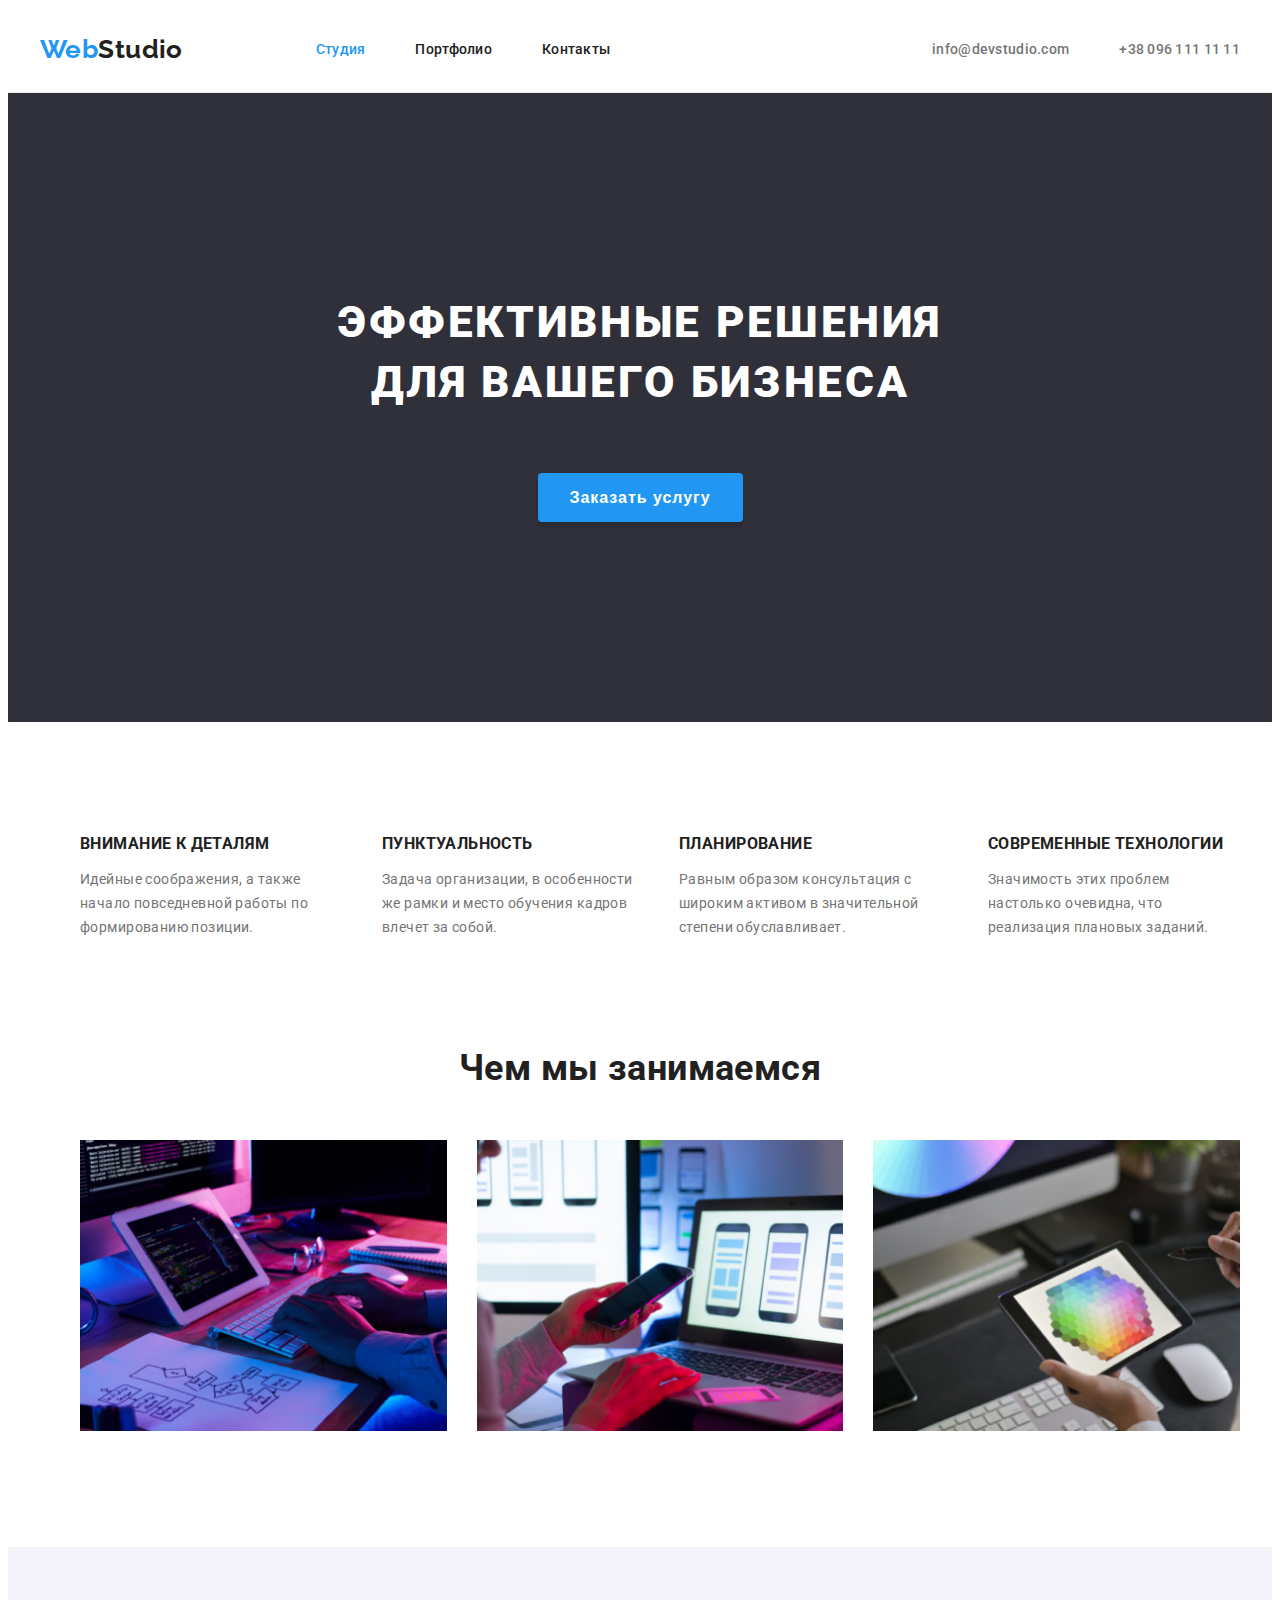
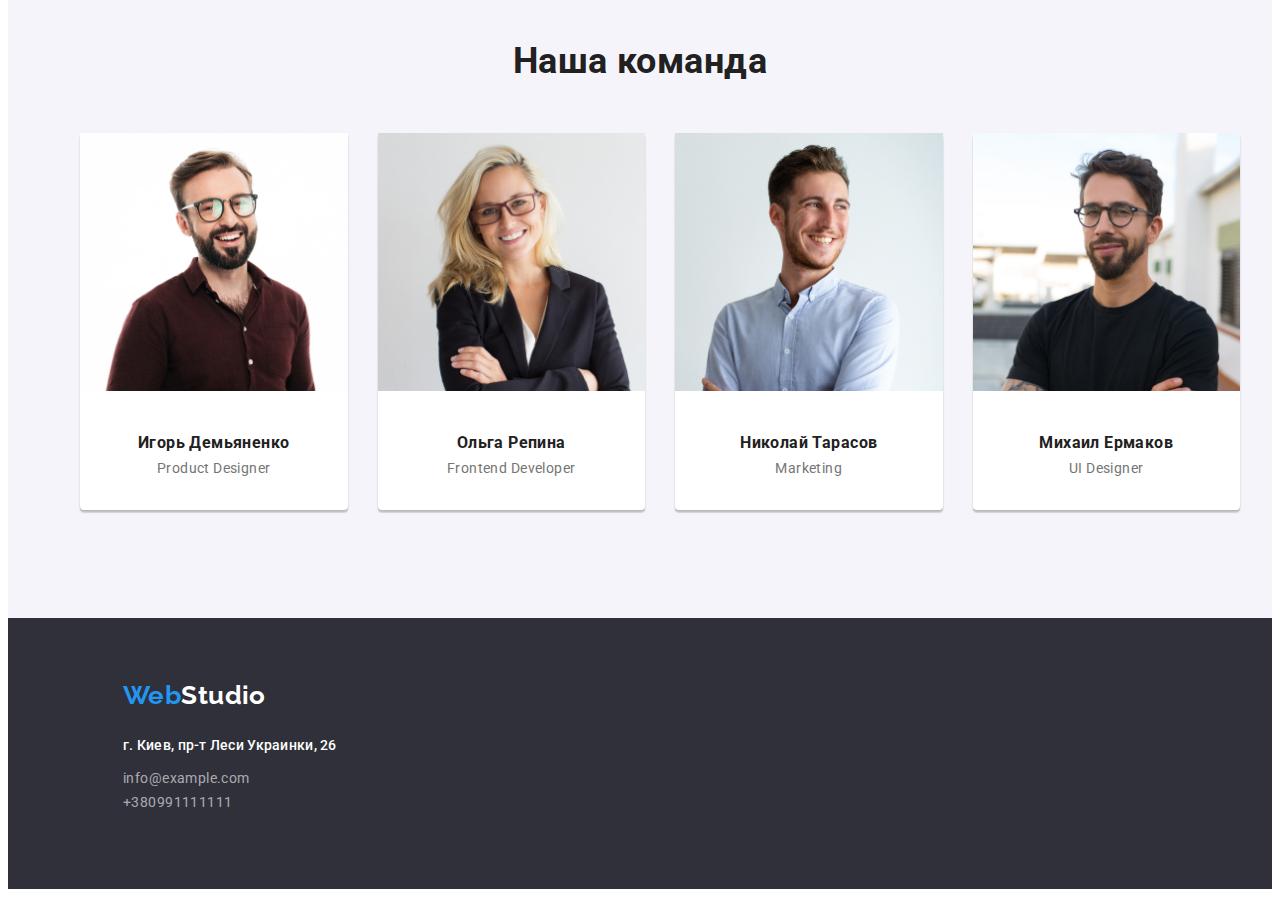
==== index.html @ 50838c11 "H/w" ====
<!DOCTYPE html>
<html lang="ru">
  <head>
    <meta charset="UTF-8" />
    <meta http-equiv="X-UA-Compatible" content="IE=edge" />
    <meta name="viewport" content="width=device-width, initial-scale=1.0" />
    <link rel="preconnect" href="https://fonts.googleapis.com">
    <link rel="preconnect" href="https://fonts.gstatic.com" crossorigin>
    <link href="https://fonts.googleapis.com/css2?family=Raleway:wght@700&family=Roboto:wght@400;500;700;900&display=swap"
        rel="stylesheet">
    <title >WebStudio</title>
    <link rel="stylesheet" href="./css/styles.css">
  </head>

  <body class="page-s">
    <header class="header">
        <div class="container-header container">
            <a class="logo-link" 
            href="./index.html">Web<span class="logo-d">Studio</span></a>
            <nav class="nav">
                <ul class="nav-list">
                    <li class="nav-item">
                        <a  class="nav-link-s"
                            href="./index.html">Студия</a>
                    </li>
                    <li class="nav-item">
                        <a  class="nav-link-ps"
                            href="./portfolio.html">Портфолио</a>
                    </li>
                    <li class="nav-item">
                        <a  class="nav-link-k" 
                            href="Контакты">Контакты</a>
                    </li>
                </ul>
            </nav>
            <ul class="cont-list">
                <li class="cont-item">
                    <a  class="cont-link" 
                        href="mailto:info@devstudio.com">info@devstudio.com</a>
                </li>
                <li class="cont-item">
                    <a  class="cont-link" 
                        href="tel:+380961111111">+38 096 111 11 11</a>
                </li>
            </ul>
        </div>
    </header> 
    <main> 

        <section class="hero">
            <div class="container-hero">
                <h1 class="hero-title">
                    ЭФФЕКТИВНЫЕ РЕШЕНИЯ ДЛЯ ВАШЕГО БИЗНЕСА</h1>
                <button class="button" type="button">Заказать услугу</button>
            </div>
        </section>
        
        <section class="section">
            <div class="container">
                <h2 class="visually-hidden">Заголовок</h2>
                <ul class="pecul-list">
                    <li class="pecul-item">
                        <h3 class="pecul-title">внимание к деталям</h3>
                        <p class="pecul-text">Идейные соображения, а также начало повседневной работы по формированию позиции.</p>
                    </li>
                    <li class="pecul-item">
                        <h3 class="pecul-title">пунктуальность</h3>
                        <p class="pecul-text">
                        Задача организации, в особенности же рамки и место обучения кадров влечет за собой.
                        </p>
                    </li>
                    <li class="pecul-item">
                        <h3 class="pecul-title">планирование</h3>
                        <p class="pecul-text">
                        Равным образом консультация с широким активом в значительной степени обуславливает.
                        </p>
                    </li>
                    <li class="pecul-item">
                        <h3 class="pecul-title">современные технологии</h3>
                        <p class="pecul-text">
                        Значимость этих проблем настолько очевидна, что реализация плановых заданий.
                        </p>
                    </li>
                </ul>
            </div>
        </section>
      
        <section class="section-feature">
            <div class="container">
                <h2 class="feature-title">Чем мы занимаемся</h2>
                <ul class="feature">
                    <li class="feature-item">
                        <img src="./img/1.1.jpg" 
                            alt="человек работает за компютером"
                            width="370" 
                            height="300"></li>
                    <li class="feature-item">
                        <img src="./img/1.2.jpg" 
                            alt="человек смотрит на телефон"
                            width="370" 
                            height="300"></li>
                    <li class="feature-item">
                        <img src="./img/1.3.jpg"
                            alt="человек рисует на планшете" 
                            width="370" 
                            height="300"></li>
                </ul>
            </div>
        </section>
       
        <section class="section-team">
            <div class="container"> 
                <h2 class="section-title">Наша команда</h2>
                <ul class="team-list">
                    <li class="team-item">
                        <img src="./img/2.1.jpg" 
                            alt="UI Designer" 
                            width="270" 
                            height="260">
                            <div class="tumba">
                                <h3 class="team-title">Игорь Демьяненко</h3>
                                <p class="team-text">Product Designer</p>
                            </div>
                    </li>
                    <li class="team-item">
                        <img src="./img/2.2.jpg" 
                            alt="Marketing" width="270" 
                            height="260">
                            <div class="tumba">
                                <h3 class="team-title">Ольга Репина</h3>
                                <p class="team-text">Frontend Developer</p>
                            </div>
                    </li>
                    <li class="team-item">
                        <img src="./img/2.3.jpg" 
                            alt="Frontend Developer" 
                            width="270" 
                            height="260">
                            <div class="tumba">
                                <h3 class="team-title">Николай Тарасов</h3>
                                <p class="team-text">Marketing</p>
                            </div>
                    </li>
                    <li class="team-item">
                        <img src="./img/2.4.jpg" 
                            alt="Product Designer" 
                            width="270" 
                            height="260">
                            <div class="tumba">
                                <h3 class="team-title">Михаил Ермаков</h3>
                                <p class="team-text">UI Designer</p>
                            </div>
                    </li>
                </ul>
            </div>
        </section>
    </main>
      


    <footer class="section-f">
        <div class="container footer">
            <a class="logo-link-f" href="/index.html">Web<span class="logo-white">Studio</span></a>
            <address class="address">
                <ul class="nav-list-f">
                    <li class="nav-item-f">
                        <a class="cont-link-fa" href="">г. Киев, пр-т Леси Украинки, 26</a></li>
                    <li class="nav-item-f">
                        <a class="cont-link-f" href="mailto:info@example.com">info@example.com</a></li>
                    <li class="nav-item-f">
                        <a class="cont-link-f" href="tel:+380991111111">+380991111111</a></li>
                </ul>
        </div>
    </footer>
  </body>
</html>
---- css/styles.css ----
/* цвет основного текста #757575*/
/* цвет вторичного текста #212121*/
/* белый FFFFFF*/
/* акцент #2196F3 - #000000*/
/* Вторичный цвет фона #2F303A */
/* Вторичный цвет фона# F5F4FA */

:root {
    --primary-text-color: #757575;
    --title-text-color: #212121;
    --white-text-color: #fff;
    --accent-text-color: #2196f3
}
.page-s,
.page-p {
    font-family: Roboto, sans-serif;
    font-size: 14px;
    line-height: 1.71;
    letter-spacing: 0.03em;
    background-color: #fff;
    color: var(--primary-text-color);
}
.visually-hidden {
    position: absolute;
    clip: rect(0 0 0 0);
    width: 1px;
    height: 1px;
    margin: -1px;
  }
address {
    font-style: normal;
  }
h1,
h2,
h3,
p {
  padding: 0;
  margin: 0;
}
ul {
    list-style: none;
}
h2 {
    font-weight: 700;
    line-height: 1.16;
    color: var(--title-text-color);
  }
  a {
    text-decoration: none;
  }
  img {
    max-width: 100%;
    height: auto;
  }
/* header */
.header {
    border-bottom-width: 1px;
    border-bottom-style: solid;
    border-bottom-color: #ececec;
  }
.container-header {
    display: flex;
    align-items: center;
}
.nav {
    margin-left: 93px;
}
.nav-list {
    display: flex;
}
.nav-item:not(:last-child) {
    margin-right: 50px;
}

.logo-link,
.logo-d,
.logo-white,
.logo-link-f {
    font-family: Raleway;
    font-weight: 700;
    font-size: 26px;
    line-height: 1.38;
}
.logo-link {
    color: var(--accent-text-color);
    margin: 24px 0;
}
.logo-d {
    color: var(--title-text-color);
}
.nav-link-s,
.nav-link-ps,
.nav-link-k,
.nav-link-st {
    text-decoration: none; 
    font-weight: 500;
    font-size: 14px;
    line-height: 1.14;
    letter-spacing: 0.02em;
    color: var(--title-text-color);
}

.nav-link-s,
.nav-link-p {
    color: var(--accent-text-color);
}
.nav-link-s:hover,
.nav-link-s:focus,
.nav-link-ps:hover,
.nav-link-ps:focus,
.nav-link-k:hover,
.nav-link-k:focus,
.nav-link-st:hover,
.nav-link-st:focus {
    color: var(--accent-text-color);
}
.cont-list {
    display: flex;
    margin-left: auto;
}
.cont-item:not(:last-child) {
    margin-right: 50px;
}
.cont-link,
.cont-link {
    font-weight: 500;
    line-height: 1.14;
    letter-spacing: 0.02em;
    color: var(--primary-text-color);
}

.cont-link:hover,
.cont-link:focus
 {
    color: var(--accent-text-color);
}
/* hero */
.hero {
    background-color: #2f303a;
    padding: 200px 0;
  }
  

.hero-title {
    font-weight: 900;
    font-size: 44px;
    line-height: 1.36;
    letter-spacing: 0.06em;
    text-transform: uppercase;
    width: 696px;
    margin: 0 auto;
    text-align: center;
    color: #fff;
    padding-bottom: 30px;
}
.button {
    font-weight: 700;
    font-size: 16px;
    line-height: 1.87;
    align-items: center;
    text-align: center;
    letter-spacing: 0.06em;
    cursor: pointer;
    min-width: 200px;
    margin: 0 auto;
    margin-top: 30px;
    padding: 10px 29px;
    display: block;
    padding: 10px 32px;
    box-shadow: 0px 4px 4px rgba(0, 0, 0, 0.15);
    border: none;
    border-radius: 4px;
    color: #fff;
    background-color: var(--accent-text-color);
}
/* section-pecul */
.container {
    width: 1200px;
    padding: 0 15px;
    margin: 0 auto;
}
.pecul-list {
    display: flex;
}
.pecul-title {
    text-transform: uppercase;
    color: var(--title-text-color);
  }
  .pecul-item:not(:last-child) {
    margin-right: 30px;
  }
.pecul-title{
    box-sizing: content-box;
    margin-bottom: 10px;
}
.feature-title {
    text-align: center;
    margin-bottom: 50px;
    font-size: 36px;
}
.feature {
    display: flex;
    padding-bottom: 94px;
}
.feature-item:not(:last-child) {
    margin-right: 30px;
}
.section,
.section-team {
    padding-top: 94px;
    padding-bottom: 94px;
}
.section-title {
    text-align: center;
    margin-bottom: 50px;
    font-size: 36px;
}
.section-team {
    background: #f5f4fa;
  }
.team-list {
    display: flex;
}
.team-title {
    color: var(--title-text-color);
}
.team-item:not(:last-child) {
    margin-right: 30px;
}
.tumba {
    padding: 30px 0;
}
.team-item {
    background-color: #ffffff;
    border-radius: 4px;
    box-shadow: 0px 3px 1px rgba(0, 0, 0, 0.1), 0px 1px 2px rgba(0, 0, 0, 0.08),
      0px 2px 2px rgba(0, 0, 0, 0.12);
    text-align: center;
}
/* footer */
.logo-link-f {
    color: var(--accent-text-color);
}
.logo-white {
    color: var(--white-text-color);
}
.cont-link-fa {
    text-decoration: none;  
    font-weight: 500;
    line-height: 1.14;
    letter-spacing: 0.02em;
    text-decoration: none;
    color: var(--white-text-color); 
}
.cont-link-fa:focus,
.cont-link-fa:hover {
color: var(--accent-text-color);
}
.cont-link-f {
    font-weight: 400;
    line-height: 1.71;
    color: rgba(255, 255, 255, 0.6);
  }
  .cont-link-f:focus,
  .cont-link-f:hover {
      color: var(--accent-text-color);
  }

  
.section-f {
    background-color: #2F303A;
    padding: 60px;
}
.logo-link-f {
    padding-left: 40px;
}
.address {
    margin-top: 20px;
  }
.nav-item-f:not(:last-child) {
    margin-top: 9px;
}
/* portfolio */
.filter-button {
    font-weight: 500;
    font-size: 16px;
    line-height: 1.62;
    text-align: center;
    border: none;
    margin: 0;
    border-radius: 4px;
    padding: 6px 22px;
    cursor: pointer;
    background: #f5f4fa;
    color: var(--title-text-color);
}
.botton-list {
    justify-content: center;
    display: flex;
  }
  .botton-item:not(:last-child) {
      margin-right: 8px;
  }
.filter-button:hover,
.filter-button:focus {
    color: var(--white-text-color);
    background: var(--accent-text-color);
    box-shadow: 0px 3px 1px rgba(0,0,0,0.1), 0px 1px 2px rgba(0, 0, 0, 0.08), 0px 2px 2px rgba(0, 0, 0, 0.12);
    border-radius: 4px;
}
.portfolio-titel {
    font-weight: 700;
    font-size: 18px;
    line-height: 2;
    letter-spacing: 0.06em;
  }
.portfolio-list {
    margin-top: 50px;
    display: flex;
    flex-wrap: wrap;
    align-items: center;
    justify-content: space-between;
  }
  .portfolio-item:nth-child(-n + 6) {
    margin-bottom: 30px;
  }
  .portfolio-titel {
    margin-bottom: 4px;
  }
.tumba-portfolio {
    margin-top: -5px;
    padding: 20px 24px;
    border-right: 1px solid #eeeeee;
    border-bottom: 1px solid #eeeeee;
    border-left: 1px solid #eeeeee;
    background: #ffffff;
  }
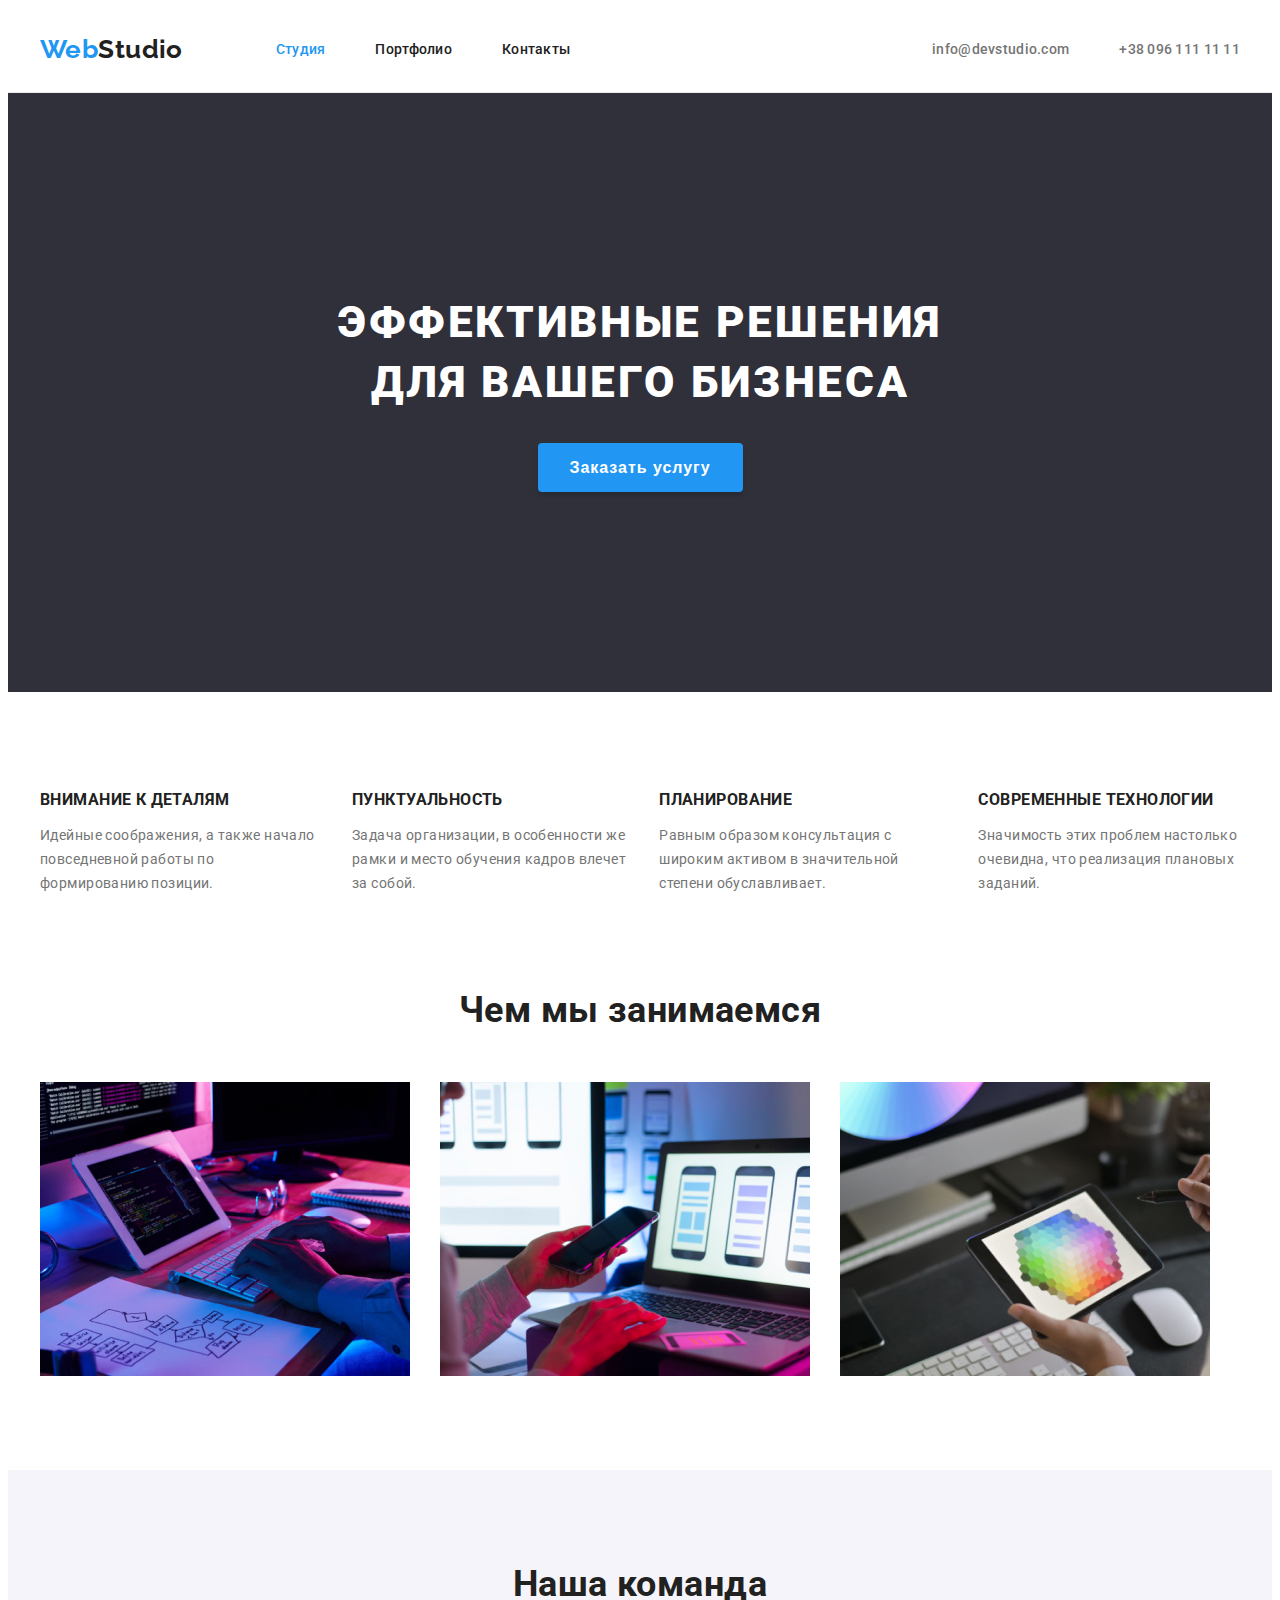
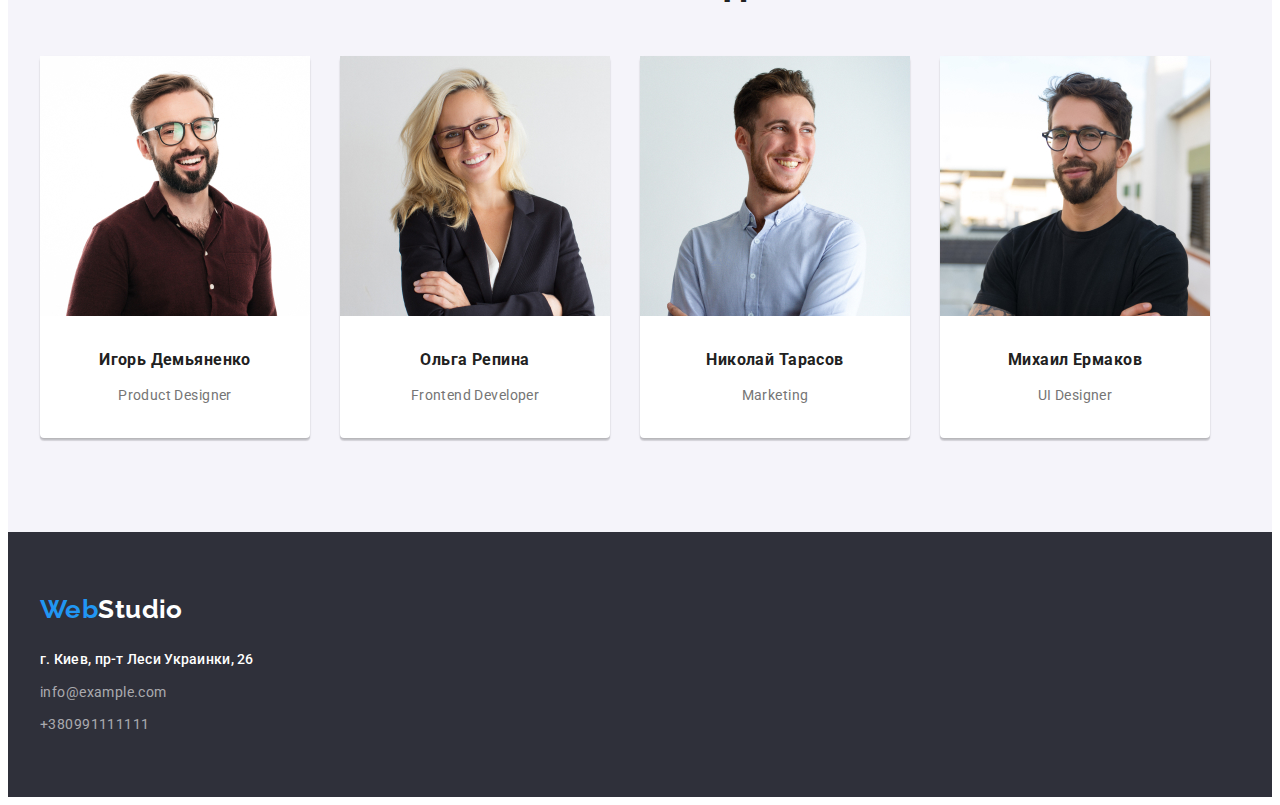
==== commit 2fba349b: "H/w" ====
--- a/index.html
+++ b/index.html
@@ -12,7 +12,7 @@
     <link rel="stylesheet" href="./css/styles.css">
   </head>
 
-  <body class="page-s">
+  <body>
     <header class="header">
         <div class="container-header container">
             <a class="logo-link" 
@@ -48,7 +48,7 @@
     <main> 
 
         <section class="hero">
-            <div class="container-hero">
+            <div class="container">
                 <h1 class="hero-title">
                     ЭФФЕКТИВНЫЕ РЕШЕНИЯ ДЛЯ ВАШЕГО БИЗНЕСА</h1>
                 <button class="button" type="button">Заказать услугу</button>
@@ -85,7 +85,7 @@
             </div>
         </section>
       
-        <section class="section-feature">
+        <section class=" section section-feature">
             <div class="container">
                 <h2 class="feature-title">Чем мы занимаемся</h2>
                 <ul class="feature">
@@ -108,7 +108,7 @@
             </div>
         </section>
        
-        <section class="section-team">
+        <section class="section section-team">
             <div class="container"> 
                 <h2 class="section-title">Наша команда</h2>
                 <ul class="team-list">
@@ -158,8 +158,8 @@
       
 
 
-    <footer class="section-f">
-        <div class="container footer">
+    <footer>
+        <div class="container">
             <a class="logo-link-f" href="/index.html">Web<span class="logo-white">Studio</span></a>
             <address class="address">
                 <ul class="nav-list-f">
--- a/css/styles.css
+++ b/css/styles.css
@@ -11,8 +11,7 @@
     --white-text-color: #fff;
     --accent-text-color: #2196f3
 }
-.page-s,
-.page-p {
+body {
     font-family: Roboto, sans-serif;
     font-size: 14px;
     line-height: 1.71;
@@ -29,6 +28,7 @@
   }
 address {
     font-style: normal;
+    margin-top: 20px;
   }
 h1,
 h2,
@@ -38,6 +38,8 @@
   margin: 0;
 }
 ul {
+    margin: 0;
+    padding: 0;
     list-style: none;
 }
 h2 {
@@ -51,6 +53,7 @@
   img {
     max-width: 100%;
     height: auto;
+    display: block;
   }
 /* header */
 .header {
@@ -151,7 +154,6 @@
     margin: 0 auto;
     text-align: center;
     color: #fff;
-    padding-bottom: 30px;
 }
 .button {
     font-weight: 700;
@@ -176,7 +178,7 @@
 /* section-pecul */
 .container {
     width: 1200px;
-    padding: 0 15px;
+    padding: 0;
     margin: 0 auto;
 }
 .pecul-list {
@@ -200,16 +202,17 @@
 }
 .feature {
     display: flex;
-    padding-bottom: 94px;
 }
 .feature-item:not(:last-child) {
     margin-right: 30px;
 }
-.section,
-.section-team {
+.section {
     padding-top: 94px;
     padding-bottom: 94px;
 }
+.section-feature {
+    padding-top: 0;
+}
 .section-title {
     text-align: center;
     margin-bottom: 50px;
@@ -222,6 +225,7 @@
     display: flex;
 }
 .team-title {
+    margin-bottom: 10px;
     color: var(--title-text-color);
 }
 .team-item:not(:last-child) {
@@ -267,22 +271,17 @@
   }
 
   
-.section-f {
+footer {
     background-color: #2F303A;
-    padding: 60px;
-}
-.logo-link-f {
-    padding-left: 40px;
-}
-.address {
-    margin-top: 20px;
-  }
-.nav-item-f:not(:last-child) {
+    padding: 60px 0;
+}
+.nav-item-f:not(:first-child) {
     margin-top: 9px;
 }
 /* portfolio */
+
 .filter-button {
-    font-weight: 500;
+    font-weight: bold;
     font-size: 16px;
     line-height: 1.62;
     text-align: center;
@@ -308,11 +307,15 @@
     box-shadow: 0px 3px 1px rgba(0,0,0,0.1), 0px 1px 2px rgba(0, 0, 0, 0.08), 0px 2px 2px rgba(0, 0, 0, 0.12);
     border-radius: 4px;
 }
+.portfolio-title{
+    margin-bottom: 4px;
+}
 .portfolio-titel {
     font-weight: 700;
     font-size: 18px;
     line-height: 2;
     letter-spacing: 0.06em;
+    padding-bottom: 36px;
   }
 .portfolio-list {
     margin-top: 50px;
@@ -327,7 +330,7 @@
   .portfolio-titel {
     margin-bottom: 4px;
   }
-.tumba-portfolio {
+.portfolio-tumba {
     margin-top: -5px;
     padding: 20px 24px;
     border-right: 1px solid #eeeeee;
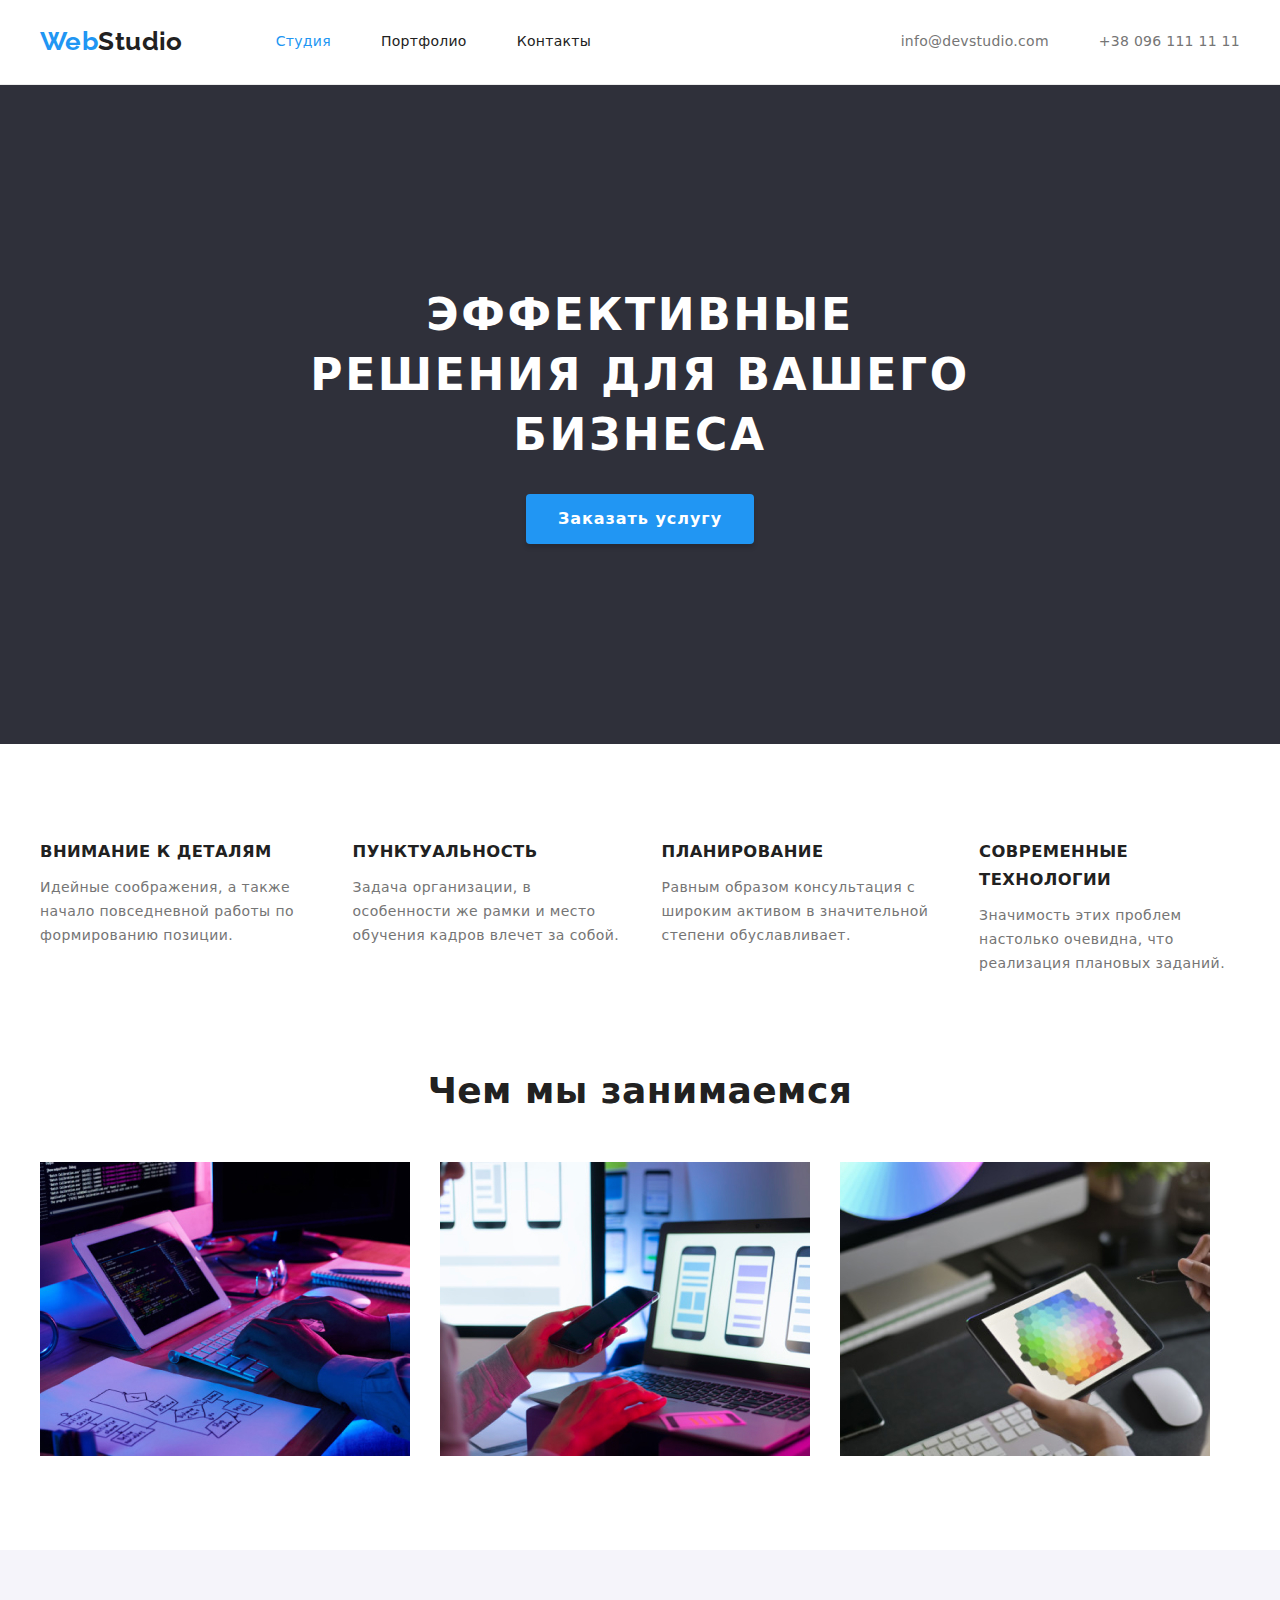
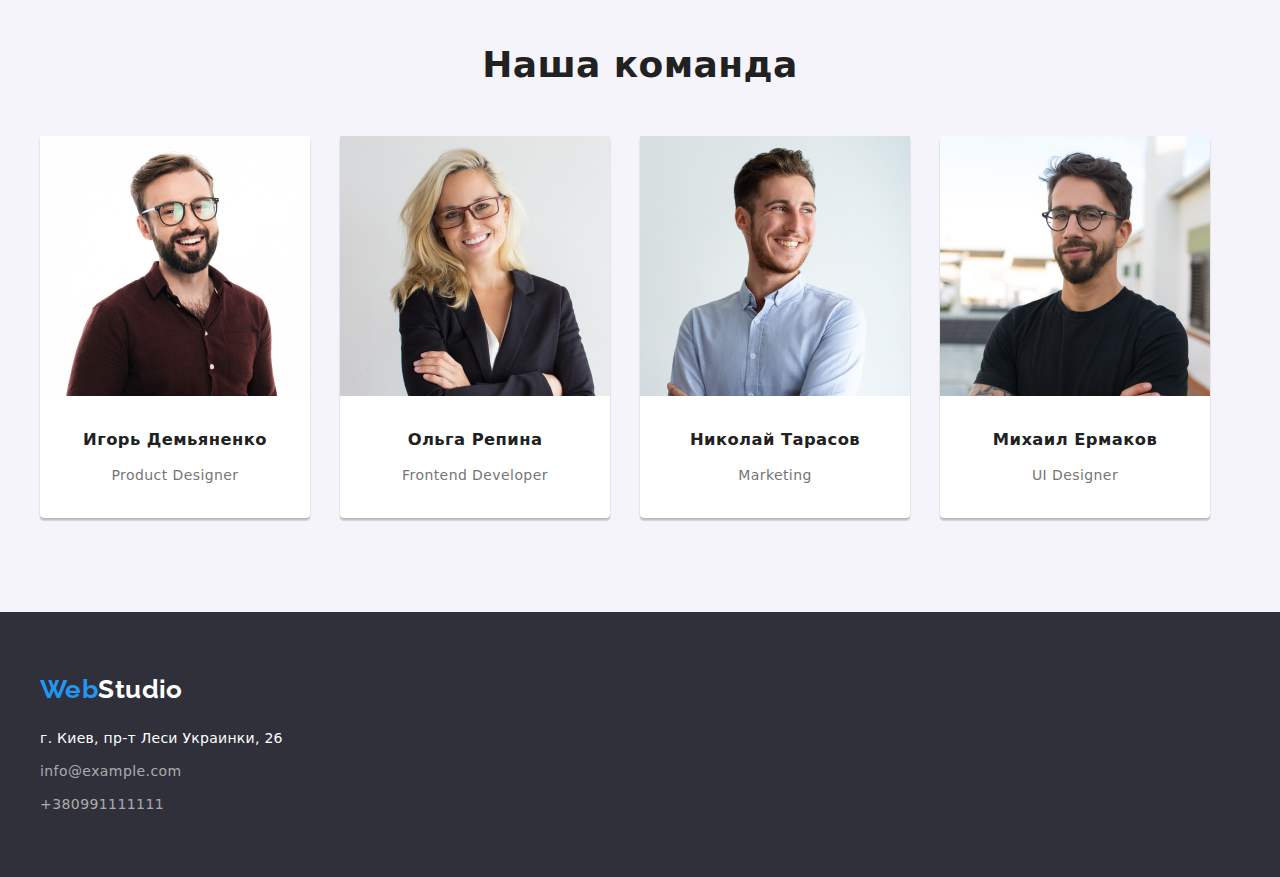
==== commit c263657f: "H/w" ====
--- a/index.html
+++ b/index.html
@@ -10,6 +10,7 @@
         rel="stylesheet">
     <title >WebStudio</title>
     <link rel="stylesheet" href="./css/styles.css">
+    <link rel="stylesheet" href="./css/modern-normalize.css">
   </head>
 
   <body>
